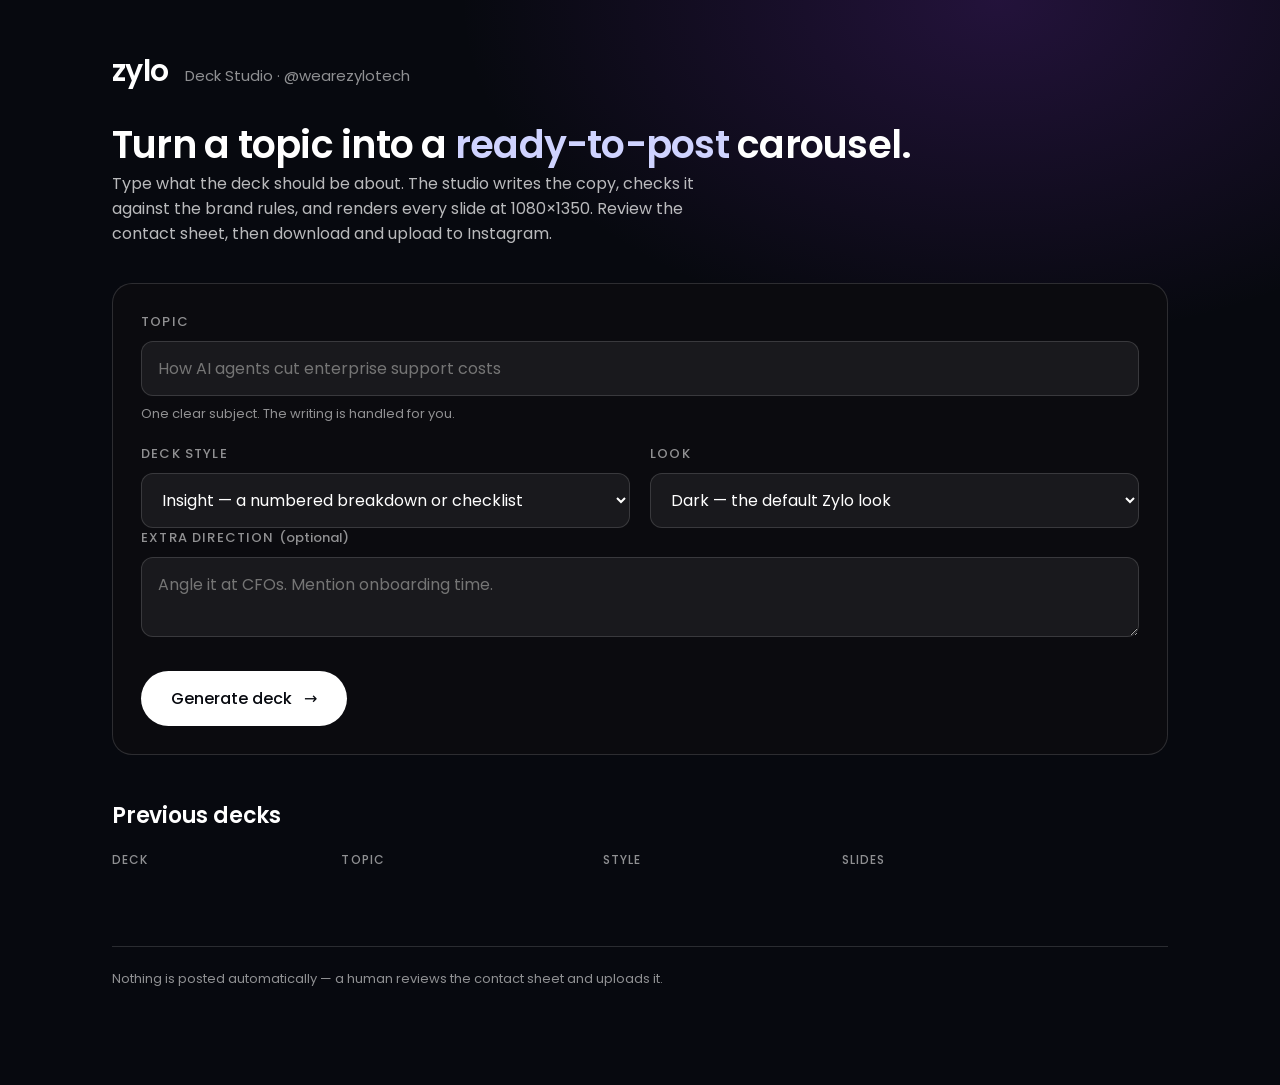
==== web/index.html @ 22a6a0a5 "feat: add deck validation script and templates for slide rendering - Implemented `validate.py` to en" ====
<!doctype html>
<html lang="en">
<head>
<meta charset="utf-8">
<meta name="viewport" content="width=device-width, initial-scale=1">
<title>Zylo Deck Studio</title>
<link rel="preconnect" href="https://fonts.gstatic.com" crossorigin>
<link href="https://fonts.googleapis.com/css2?family=Poppins:wght@300;400;500;600&display=swap" rel="stylesheet">
<style>
  /* Brand values mirror brand/tokens.json — slides themselves are rendered by
     render.py from the real tokens; this is chrome around them. */
  :root{
    --bg:#07090F; --panel:#0B0B0F; --fg:#fff;
    --soft:rgba(255,255,255,.72); --muted:rgba(255,255,255,.55);
    --accent:#6428A0; --lavender:#CFD3FF;
    --border:rgba(255,255,255,.14); --chip:rgba(255,255,255,.06);
    --r:20px; --pill:999px;
  }
  *{margin:0;padding:0;box-sizing:border-box}
  body{background:var(--bg);color:var(--fg);font-family:'Poppins',system-ui,sans-serif;
       font-weight:400;line-height:1.55;min-height:100vh;
       background-image:radial-gradient(60% 45% at 78% 0%,rgba(100,40,160,.30),transparent 70%);
       background-repeat:no-repeat}
  .wrap{max-width:1120px;margin:0 auto;padding:48px 32px 96px}
  header{display:flex;align-items:baseline;gap:16px;margin-bottom:8px}
  .wordmark{font-size:30px;font-weight:600;letter-spacing:-.02em}
  .sub{color:var(--muted);font-size:15px}
  h1{font-size:38px;font-weight:600;letter-spacing:-.02em;margin:28px 0 6px;line-height:1.15}
  h1 .hl{color:var(--lavender)}
  .lede{color:var(--soft);font-size:16px;max-width:60ch;margin-bottom:36px}

  .card{background:var(--panel);border:1px solid var(--border);border-radius:var(--r);padding:28px}
  label{display:block;font-size:13px;font-weight:500;color:var(--muted);
        text-transform:uppercase;letter-spacing:.09em;margin-bottom:9px}
  input,select,textarea{width:100%;background:var(--chip);color:var(--fg);
        border:1px solid var(--border);border-radius:12px;padding:14px 16px;
        font-family:inherit;font-size:16px;outline:none;transition:border-color .15s}
  input:focus,select:focus,textarea:focus{border-color:var(--lavender)}
  textarea{resize:vertical;min-height:76px}
  select option{background:var(--panel);color:var(--fg)}
  .row{display:grid;grid-template-columns:1fr 1fr;gap:20px;margin-top:20px}
  .field+.field{margin-top:20px}
  .hint{font-size:13px;color:var(--muted);margin-top:8px;text-transform:none;letter-spacing:0}

  button{font-family:inherit;cursor:pointer;border:none}
  .btn{background:#fff;color:#07090F;border-radius:var(--pill);padding:15px 30px;
       font-size:16px;font-weight:500;display:inline-flex;align-items:center;gap:12px;
       margin-top:26px;transition:transform .12s,opacity .12s}
  .btn:hover:not(:disabled){transform:translateY(-1px)}
  .btn:disabled{opacity:.45;cursor:not-allowed}
  .btn.ghost{background:transparent;color:var(--fg);border:1px solid var(--border);margin:0}
  .btn.sm{padding:10px 20px;font-size:14px}

  section{margin-top:44px}
  h2{font-size:22px;font-weight:600;margin-bottom:18px;letter-spacing:-.01em}

  .steps{display:flex;flex-wrap:wrap;gap:10px;margin-bottom:20px}
  .step{display:flex;align-items:center;gap:9px;font-size:14px;color:var(--muted);
        background:var(--chip);border:1px solid var(--border);border-radius:var(--pill);padding:8px 18px}
  .step .dot{width:8px;height:8px;border-radius:50%;background:var(--muted);flex:none}
  .step.active{color:var(--fg);border-color:var(--lavender)}
  .step.active .dot{background:var(--lavender);animation:pulse 1.1s ease-in-out infinite}
  .step.done{color:var(--fg)}
  .step.done .dot{background:#4ADE80}
  .step.failed{color:#FCA5A5;border-color:#FCA5A5}
  .step.failed .dot{background:#FCA5A5}
  @keyframes pulse{0%,100%{opacity:1}50%{opacity:.25}}

  .log{background:#05060A;border:1px solid var(--border);border-radius:14px;padding:18px 20px;
       font-family:ui-monospace,SFMono-Regular,Menlo,monospace;font-size:13px;line-height:1.75;
       color:var(--soft);max-height:260px;overflow:auto;white-space:pre-wrap}
  .err{color:#FCA5A5}

  .sheet{width:100%;border-radius:14px;border:1px solid var(--border);display:block}
  .thumbs{display:grid;grid-template-columns:repeat(auto-fill,minmax(150px,1fr));gap:16px;margin-top:22px}
  .thumbs img{width:100%;border-radius:10px;border:1px solid var(--border);display:block}
  .cap{white-space:pre-wrap;background:var(--chip);border:1px solid var(--border);
       border-radius:14px;padding:20px;font-size:15px;color:var(--soft);margin-top:14px}
  .actions{display:flex;flex-wrap:wrap;gap:12px;margin-top:22px;align-items:center}

  table{width:100%;border-collapse:collapse;font-size:15px}
  th{text-align:left;font-size:12px;font-weight:500;color:var(--muted);text-transform:uppercase;
     letter-spacing:.09em;padding:0 14px 12px 0}
  td{padding:13px 14px 13px 0;border-top:1px solid var(--border);color:var(--soft)}
  td a{color:var(--lavender);text-decoration:none}
  td a:hover{text-decoration:underline}
  .tag{display:inline-block;background:var(--chip);border:1px solid var(--border);
       border-radius:var(--pill);padding:3px 12px;font-size:12px;color:var(--muted)}
  .hidden{display:none}
  .warnbar{background:rgba(252,165,165,.09);border:1px solid #FCA5A5;color:#FCA5A5;
           border-radius:14px;padding:14px 18px;font-size:14px;margin-bottom:24px}
  footer{margin-top:64px;color:var(--muted);font-size:13px;border-top:1px solid var(--border);padding-top:22px}
</style>
</head>
<body>
<div class="wrap">
  <header>
    <span class="wordmark">zylo</span>
    <span class="sub">Deck Studio · @wearezylotech</span>
  </header>

  <h1>Turn a topic into a <span class="hl">ready-to-post</span> carousel.</h1>
  <p class="lede">Type what the deck should be about. The studio writes the copy, checks it
     against the brand rules, and renders every slide at 1080×1350. Review the contact sheet,
     then download and upload to Instagram.</p>

  <div id="nokey" class="warnbar hidden">
    No OpenAI API key found. Add <code>OPENAI_API_KEY</code> to the <code>.env</code> file in the
    project folder and restart the studio.
  </div>

  <div class="card">
    <div class="field">
      <label for="topic">Topic</label>
      <input id="topic" placeholder="How AI agents cut enterprise support costs" autocomplete="off">
      <p class="hint">One clear subject. The writing is handled for you.</p>
    </div>
    <div class="row">
      <div>
        <label for="archetype">Deck style</label>
        <select id="archetype">
          <option value="insight">Insight — a numbered breakdown or checklist</option>
          <option value="stat">Stat — big numbers, one per slide</option>
          <option value="mythfact">Myth / Fact — corrects common beliefs</option>
        </select>
      </div>
      <div>
        <label for="palette">Look</label>
        <select id="palette">
          <option value="dark">Dark — the default Zylo look</option>
          <option value="light">Light — the accent variant</option>
        </select>
      </div>
    </div>
    <div class="field">
      <label for="notes">Extra direction <span style="text-transform:none;letter-spacing:0">(optional)</span></label>
      <textarea id="notes" placeholder="Angle it at CFOs. Mention onboarding time."></textarea>
    </div>
    <button id="go" class="btn">Generate deck <span>→</span></button>
  </div>

  <section id="progress" class="hidden">
    <h2>Building</h2>
    <div class="steps">
      <div class="step" data-step="generating"><span class="dot"></span>Writing copy</div>
      <div class="step" data-step="validating"><span class="dot"></span>Checking brand rules</div>
      <div class="step" data-step="rendering"><span class="dot"></span>Rendering slides</div>
      <div class="step" data-step="done"><span class="dot"></span>Ready</div>
    </div>
    <div id="log" class="log"></div>
  </section>

  <section id="result" class="hidden">
    <h2 id="resulttitle">Review</h2>
    <img id="sheet" class="sheet" alt="Contact sheet">
    <div class="actions">
      <a id="dl" class="btn ghost sm" download>Download all (.zip)</a>
      <button id="copycap" class="btn ghost sm">Copy caption</button>
      <button id="rerender" class="btn ghost sm">Re-render</button>
    </div>
    <h2 style="margin-top:34px">Slides</h2>
    <div id="thumbs" class="thumbs"></div>
    <h2 style="margin-top:34px">Caption</h2>
    <div id="caption" class="cap"></div>
  </section>

  <section>
    <h2>Previous decks</h2>
    <table>
      <thead><tr><th>Deck</th><th>Topic</th><th>Style</th><th>Slides</th><th></th></tr></thead>
      <tbody id="decks"></tbody>
    </table>
  </section>

  <footer>Nothing is posted automatically — a human reviews the contact sheet and uploads it.</footer>
</div>

<script>
const $ = s => document.querySelector(s);
const STEPS = ['generating','validating','rendering','done'];
let poll = null;

async function api(path, opts) {
  const r = await fetch(path, opts);
  if (!r.ok) throw new Error((await r.json().catch(() => ({}))).detail || r.statusText);
  return r.json();
}

function setSteps(stage, failed) {
  const i = STEPS.indexOf(stage);
  document.querySelectorAll('.step').forEach(el => {
    const j = STEPS.indexOf(el.dataset.step);
    el.className = 'step' + (failed && j === i + 1 ? ' failed' : j < i ? ' done' : j === i ? (stage === 'done' ? ' done' : ' active') : '');
  });
  if (failed) document.querySelectorAll('.step').forEach(el => {
    if (!el.classList.contains('done')) el.className = 'step failed';
  });
}

async function loadDecks() {
  const { decks } = await api('/api/decks');
  $('#decks').innerHTML = decks.map(d => `
    <tr><td><a href="#" data-open="${d.id}">${d.id}</a></td>
    <td>${d.topic || '—'}</td><td><span class="tag">${d.archetype} · ${d.palette}</span></td>
    <td>${d.slides}</td>
    <td>${d.rendered ? '' : '<span class="tag">not rendered</span>'}</td></tr>`).join('')
    || '<tr><td colspan="5" style="color:var(--muted)">Nothing yet.</td></tr>';
  document.querySelectorAll('[data-open]').forEach(a =>
    a.onclick = e => { e.preventDefault(); showDeck(a.dataset.open); });
}

async function showDeck(id) {
  const d = await api('/api/decks/' + id);
  const bust = '?t=' + Date.now();
  $('#resulttitle').textContent = 'Review · ' + id;
  $('#sheet').src = `/api/decks/${id}/contact-sheet.png` + bust;
  $('#dl').href = `/api/decks/${id}/download`;
  $('#thumbs').innerHTML = d.slides.map(s =>
    `<img src="/api/decks/${id}/slides/${s}${bust}" alt="${s}">`).join('');
  $('#caption').textContent = d.caption || '(no caption)';
  $('#result').classList.remove('hidden');
  $('#result').dataset.id = id;
  $('#result').scrollIntoView({ behavior: 'smooth' });
}

function watch(job_id) {
  clearInterval(poll);
  poll = setInterval(async () => {
    const j = await api('/api/jobs/' + job_id);
    setSteps(j.stage, j.status === 'error');
    const log = $('#log');
    log.innerHTML = j.log.map(l =>
      /FAILED|ERROR/.test(l) ? `<span class="err">${l}</span>` : l).join('\n');
    log.scrollTop = log.scrollHeight;
    if (j.status === 'done' || j.status === 'error') {
      clearInterval(poll);
      $('#go').disabled = false;
      $('#go').innerHTML = 'Generate deck <span>→</span>';
      if (j.status === 'done' && j.deck_id) { await showDeck(j.deck_id); loadDecks(); }
    }
  }, 900);
}

$('#go').onclick = async () => {
  const topic = $('#topic').value.trim();
  if (topic.length < 3) return $('#topic').focus();
  $('#go').disabled = true;
  $('#go').textContent = 'Working…';
  $('#result').classList.add('hidden');
  $('#progress').classList.remove('hidden');
  $('#log').textContent = '';
  setSteps('generating');
  $('#progress').scrollIntoView({ behavior: 'smooth' });
  try {
    const { job_id } = await api('/api/decks', {
      method: 'POST', headers: { 'Content-Type': 'application/json' },
      body: JSON.stringify({ topic, archetype: $('#archetype').value,
                             palette: $('#palette').value, notes: $('#notes').value.trim() || null })
    });
    watch(job_id);
  } catch (e) {
    $('#log').innerHTML = `<span class="err">${e.message}</span>`;
    setSteps('generating', true);
    $('#go').disabled = false;
    $('#go').innerHTML = 'Generate deck <span>→</span>';
  }
};

$('#copycap').onclick = async () => {
  await navigator.clipboard.writeText($('#caption').textContent);
  $('#copycap').textContent = 'Copied';
  setTimeout(() => $('#copycap').textContent = 'Copy caption', 1500);
};

$('#rerender').onclick = async () => {
  const id = $('#result').dataset.id;
  $('#progress').classList.remove('hidden');
  $('#log').textContent = '';
  setSteps('rendering');
  const { job_id } = await api(`/api/decks/${id}/render`, { method: 'POST' });
  watch(job_id);
};

api('/api/config').then(c => { if (!c.api_key_set) $('#nokey').classList.remove('hidden'); });
loadDecks();
</script>
</body>
</html>
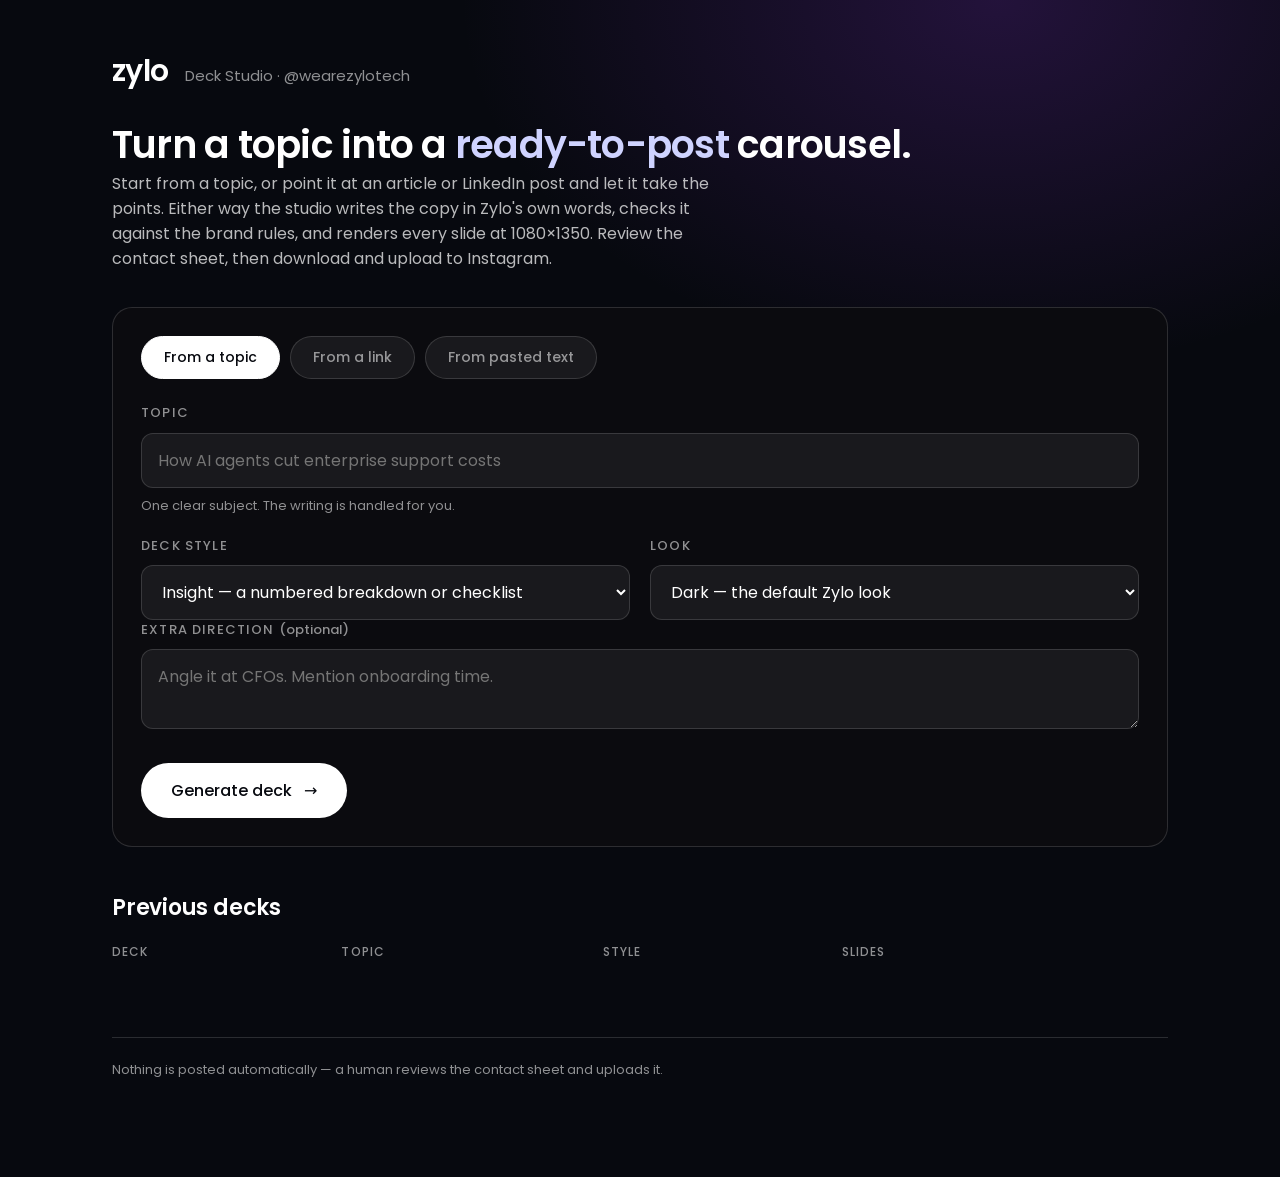
==== commit a40c47c3: "feat: Enhance deck generation with source extraction and input options - Added functionality to extr" ====
--- a/web/index.html
+++ b/web/index.html
@@ -87,6 +87,12 @@
   .tag{display:inline-block;background:var(--chip);border:1px solid var(--border);
        border-radius:var(--pill);padding:3px 12px;font-size:12px;color:var(--muted)}
   .hidden{display:none}
+  .tabs{display:flex;gap:10px;margin-bottom:24px;flex-wrap:wrap}
+  .tab{background:var(--chip);border:1px solid var(--border);color:var(--muted);
+       border-radius:var(--pill);padding:10px 22px;font-size:14px;font-weight:500;
+       transition:color .15s,border-color .15s}
+  .tab:hover{color:var(--fg)}
+  .tab.on{background:#fff;color:#07090F;border-color:#fff}
   .warnbar{background:rgba(252,165,165,.09);border:1px solid #FCA5A5;color:#FCA5A5;
            border-radius:14px;padding:14px 18px;font-size:14px;margin-bottom:24px}
   footer{margin-top:64px;color:var(--muted);font-size:13px;border-top:1px solid var(--border);padding-top:22px}
@@ -100,9 +106,10 @@
   </header>
 
   <h1>Turn a topic into a <span class="hl">ready-to-post</span> carousel.</h1>
-  <p class="lede">Type what the deck should be about. The studio writes the copy, checks it
-     against the brand rules, and renders every slide at 1080×1350. Review the contact sheet,
-     then download and upload to Instagram.</p>
+  <p class="lede">Start from a topic, or point it at an article or LinkedIn post and let it take
+     the points. Either way the studio writes the copy in Zylo's own words, checks it against the
+     brand rules, and renders every slide at 1080×1350. Review the contact sheet, then download
+     and upload to Instagram.</p>
 
   <div id="nokey" class="warnbar hidden">
     No OpenAI API key found. Add <code>OPENAI_API_KEY</code> to the <code>.env</code> file in the
@@ -110,10 +117,31 @@
   </div>
 
   <div class="card">
-    <div class="field">
+    <div class="tabs">
+      <button class="tab on" data-mode="topic">From a topic</button>
+      <button class="tab" data-mode="url">From a link</button>
+      <button class="tab" data-mode="text">From pasted text</button>
+    </div>
+
+    <div class="field" data-for="topic">
       <label for="topic">Topic</label>
       <input id="topic" placeholder="How AI agents cut enterprise support costs" autocomplete="off">
       <p class="hint">One clear subject. The writing is handled for you.</p>
+    </div>
+
+    <div class="field hidden" data-for="url">
+      <label for="source_url">Article or post link</label>
+      <input id="source_url" placeholder="https://example.com/blog/ai-governance-in-practice" autocomplete="off">
+      <p class="hint">A blog post or a public LinkedIn post. The studio reads it, takes the
+         points, and writes the deck in Zylo's own words — it never copies the original.
+         If the site blocks the read, use <strong>From pasted text</strong> instead.</p>
+    </div>
+
+    <div class="field hidden" data-for="text">
+      <label for="source_text">Paste the article or post</label>
+      <textarea id="source_text" style="min-height:170px"
+                placeholder="Paste the full text here…"></textarea>
+      <p class="hint">Used as research notes only. The deck is rewritten from scratch.</p>
     </div>
     <div class="row">
       <div>
@@ -142,6 +170,7 @@
   <section id="progress" class="hidden">
     <h2>Building</h2>
     <div class="steps">
+      <div class="step" data-step="reading"><span class="dot"></span>Reading source</div>
       <div class="step" data-step="generating"><span class="dot"></span>Writing copy</div>
       <div class="step" data-step="validating"><span class="dot"></span>Checking brand rules</div>
       <div class="step" data-step="rendering"><span class="dot"></span>Rendering slides</div>
@@ -177,8 +206,22 @@
 
 <script>
 const $ = s => document.querySelector(s);
-const STEPS = ['generating','validating','rendering','done'];
+const STEPS = ['reading','generating','validating','rendering','done'];
 let poll = null;
+let mode = 'topic';
+
+function applyMode() {
+  document.querySelectorAll('[data-for]').forEach(f =>
+    f.classList.toggle('hidden', f.dataset.for !== mode));
+  // No source to read in topic mode — don't show a step that never runs.
+  $('.step[data-step="reading"]').classList.toggle('hidden', mode === 'topic');
+}
+document.querySelectorAll('.tab').forEach(t => t.onclick = () => {
+  mode = t.dataset.mode;
+  document.querySelectorAll('.tab').forEach(x => x.classList.toggle('on', x === t));
+  applyMode();
+});
+applyMode();
 
 async function api(path, opts) {
   const r = await fetch(path, opts);
@@ -243,19 +286,28 @@
 
 $('#go').onclick = async () => {
   const topic = $('#topic').value.trim();
-  if (topic.length < 3) return $('#topic').focus();
+  const url = $('#source_url').value.trim();
+  const text = $('#source_text').value.trim();
+  if (mode === 'topic' && topic.length < 3) return $('#topic').focus();
+  if (mode === 'url' && !url) return $('#source_url').focus();
+  if (mode === 'text' && text.length < 200) return $('#source_text').focus();
+
   $('#go').disabled = true;
   $('#go').textContent = 'Working…';
   $('#result').classList.add('hidden');
   $('#progress').classList.remove('hidden');
   $('#log').textContent = '';
-  setSteps('generating');
+  setSteps(mode === 'topic' ? 'generating' : 'reading');
   $('#progress').scrollIntoView({ behavior: 'smooth' });
   try {
     const { job_id } = await api('/api/decks', {
       method: 'POST', headers: { 'Content-Type': 'application/json' },
-      body: JSON.stringify({ topic, archetype: $('#archetype').value,
-                             palette: $('#palette').value, notes: $('#notes').value.trim() || null })
+      body: JSON.stringify({ topic: topic || null,
+                             archetype: $('#archetype').value,
+                             palette: $('#palette').value,
+                             notes: $('#notes').value.trim() || null,
+                             source_url: mode === 'url' ? url : null,
+                             source_text: mode === 'text' ? text : null })
     });
     watch(job_id);
   } catch (e) {
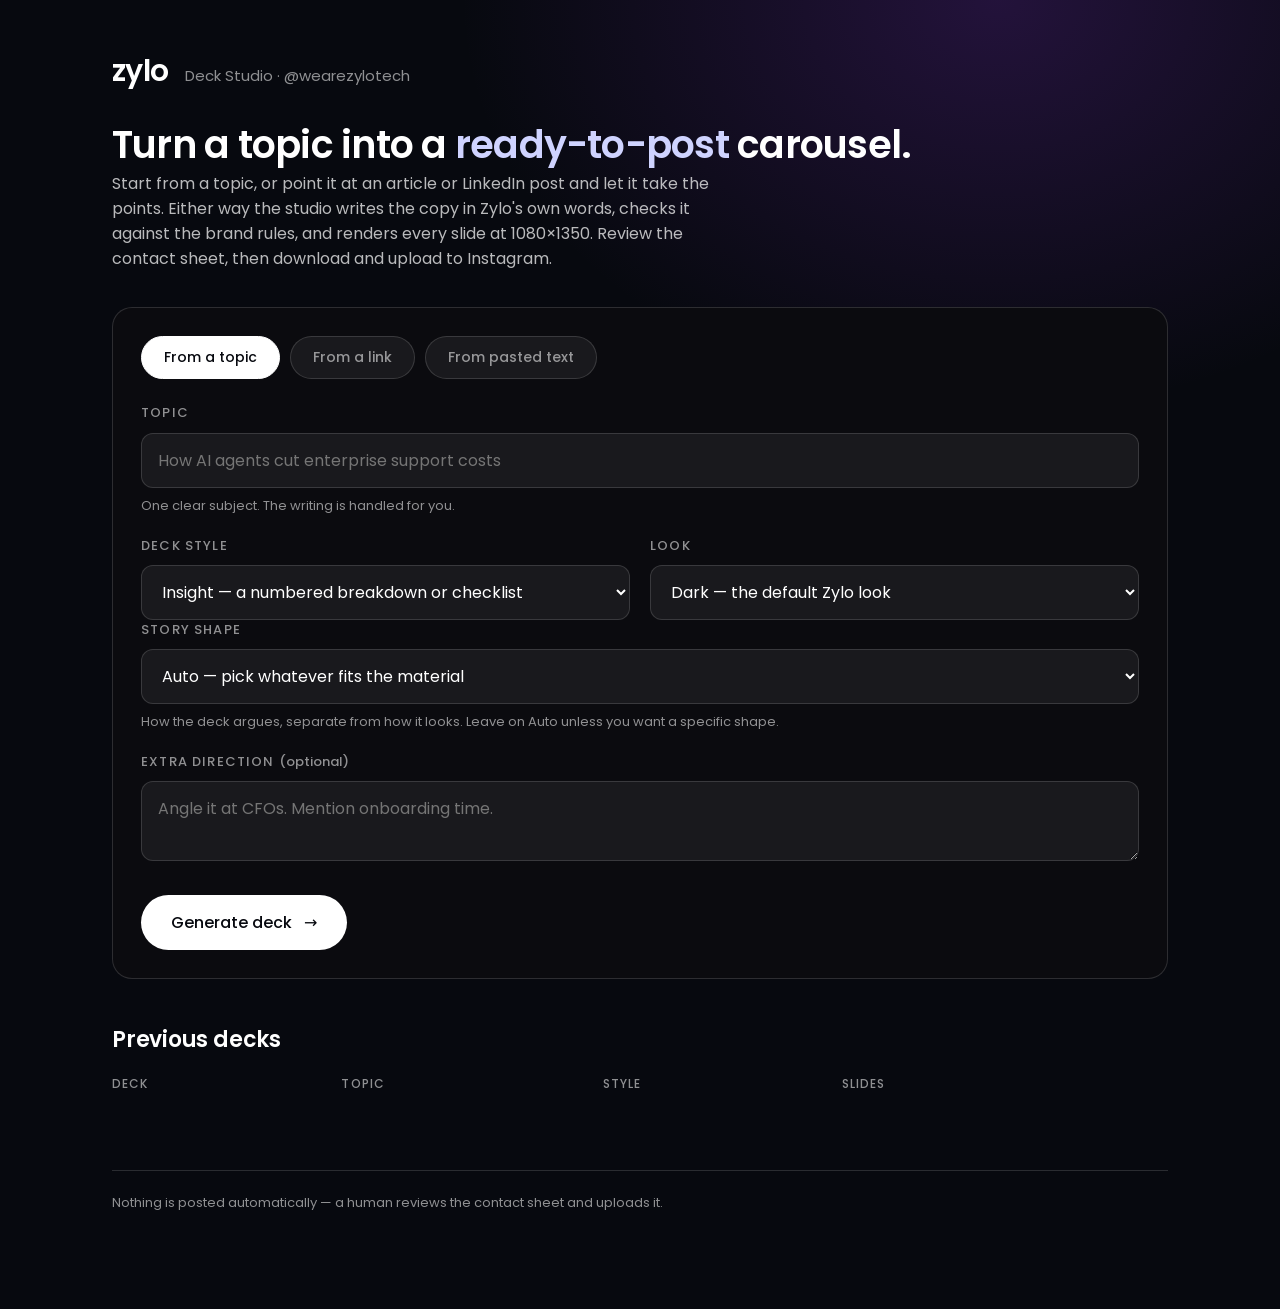
==== commit ab0e3884: "feat: narrative frameworks, engagement rules, and content-integrity guards Port carousel frameworks " ====
--- a/web/index.html
+++ b/web/index.html
@@ -161,6 +161,18 @@
       </div>
     </div>
     <div class="field">
+      <label for="framework">Story shape</label>
+      <select id="framework">
+        <option value="auto">Auto — pick whatever fits the material</option>
+        <option value="hacklist">Hack list — named techniques, one per slide</option>
+        <option value="valuestack">Value stack — an exact count, delivered exactly</option>
+        <option value="problemproof">Problem &amp; proof — a claim, then the receipt</option>
+        <option value="callout">Callout — challenge a common practice</option>
+      </select>
+      <p class="hint">How the deck argues, separate from how it looks. Leave on Auto unless
+         you want a specific shape.</p>
+    </div>
+    <div class="field">
       <label for="notes">Extra direction <span style="text-transform:none;letter-spacing:0">(optional)</span></label>
       <textarea id="notes" placeholder="Angle it at CFOs. Mention onboarding time."></textarea>
     </div>
@@ -305,6 +317,7 @@
       body: JSON.stringify({ topic: topic || null,
                              archetype: $('#archetype').value,
                              palette: $('#palette').value,
+                             framework: $('#framework').value,
                              notes: $('#notes').value.trim() || null,
                              source_url: mode === 'url' ? url : null,
                              source_text: mode === 'text' ? text : null })
